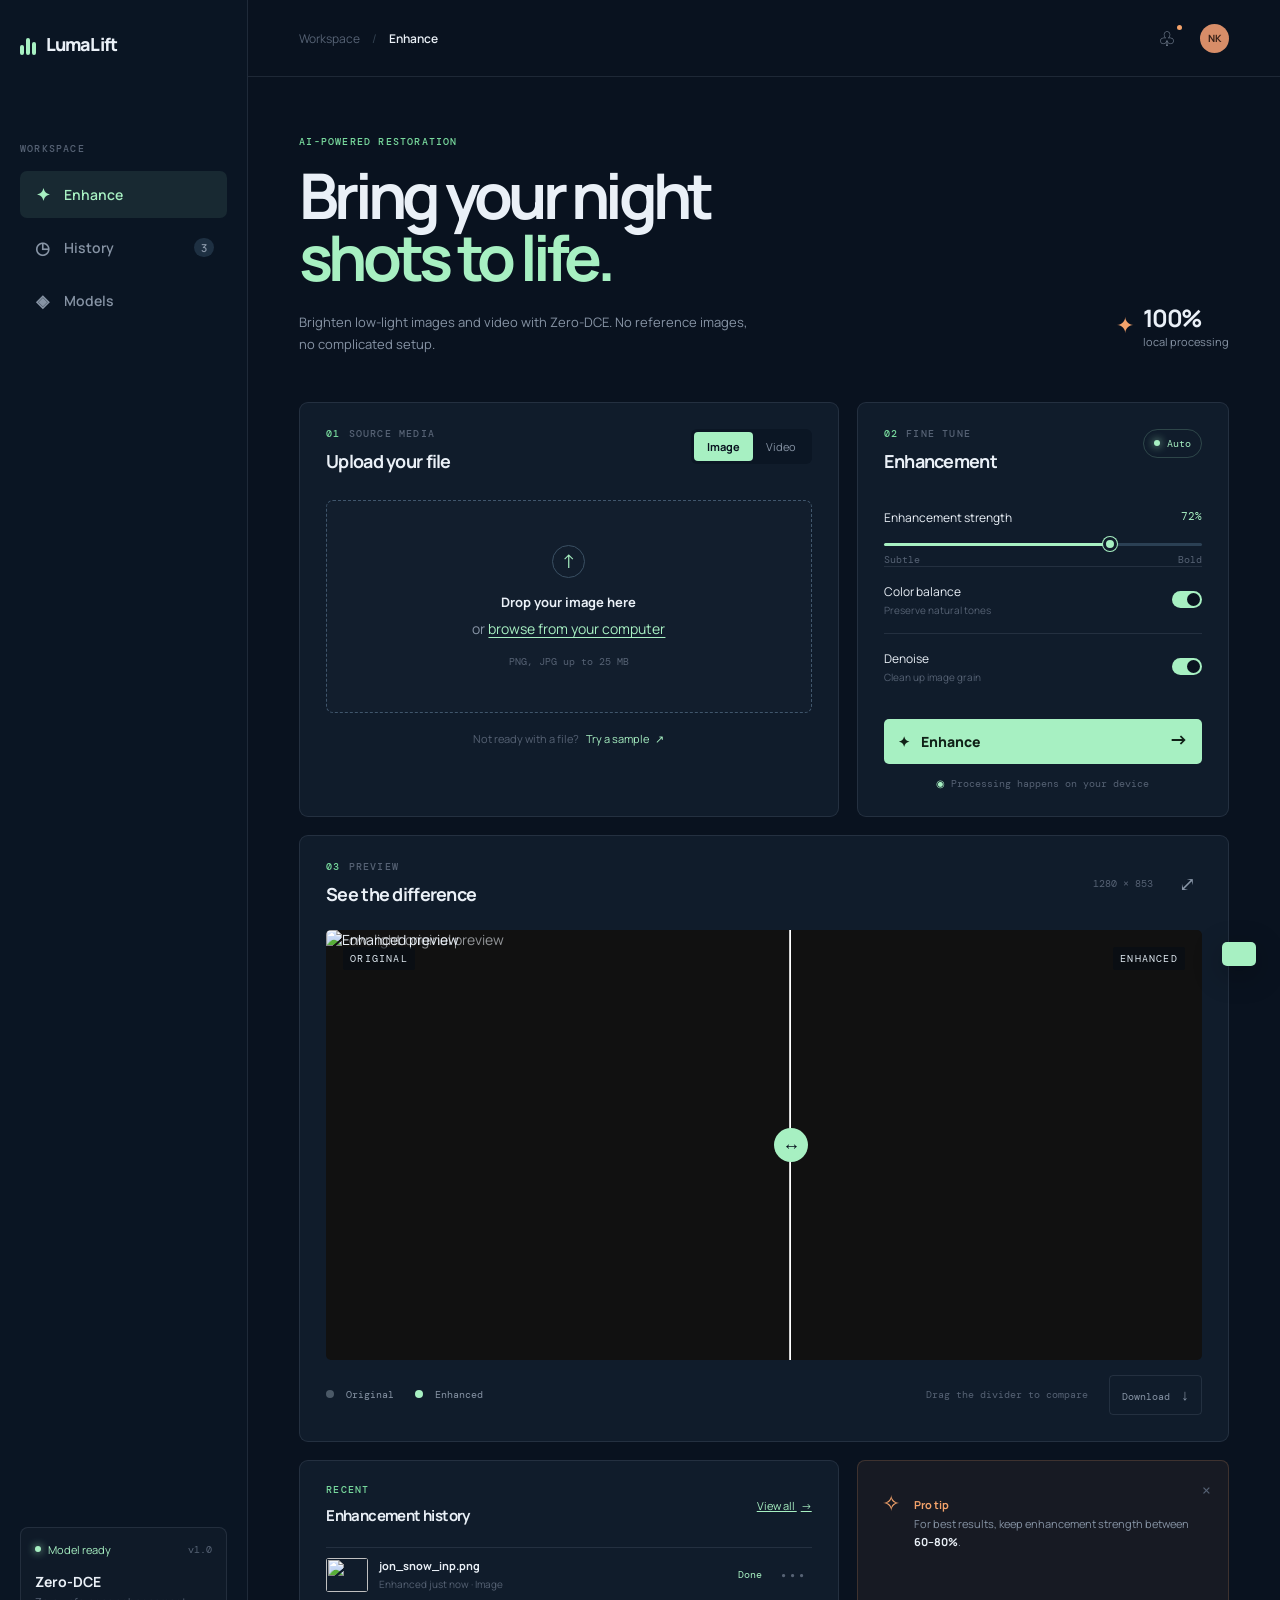
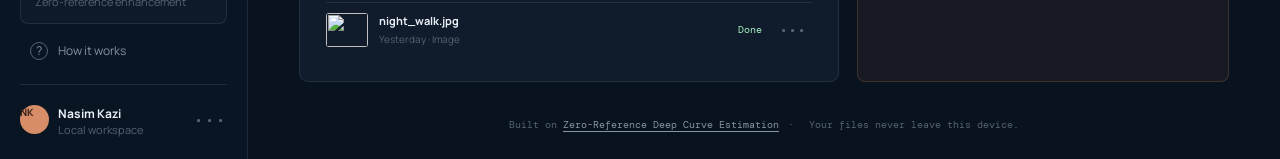
==== frontend/index.html @ 50ae7a90 "Added Frontend" ====
<!doctype html>
<html lang="en">
  <head>
    <meta charset="UTF-8" />
    <meta name="viewport" content="width=device-width, initial-scale=1.0" />
    <meta name="theme-color" content="#09121f" />
    <title>LumaLift — Low-light enhancement</title>
    <link rel="preconnect" href="https://fonts.googleapis.com" />
    <link rel="preconnect" href="https://fonts.gstatic.com" crossorigin />
    <link href="https://fonts.googleapis.com/css2?family=DM+Mono:wght@400;500&family=Manrope:wght@400;500;600;700;800&display=swap" rel="stylesheet" />
    <link rel="stylesheet" href="styles.css" />
  </head>
  <body>
    <div class="app-shell">
      <aside class="sidebar">
        <a class="brand" href="#" aria-label="LumaLift home">
          <span class="brand-mark"><span></span><span></span><span></span></span>
          <span>LumaLift</span>
        </a>

        <div class="sidebar-group">
          <p class="eyebrow">Workspace</p>
          <nav class="nav-list" aria-label="Main navigation">
            <a class="nav-item active" href="#workspace"><span class="nav-icon">✦</span> Enhance</a>
            <a class="nav-item" href="#history"><span class="nav-icon">◷</span> History <span class="nav-count">3</span></a>
            <a class="nav-item" href="#models"><span class="nav-icon">◈</span> Models</a>
          </nav>
        </div>

        <div class="sidebar-bottom">
          <div class="model-card">
            <div class="model-card-top"><span class="status-dot"></span><span>Model ready</span><span class="model-version">v1.0</span></div>
            <p>Zero-DCE</p>
            <small>Zero-reference enhancement</small>
          </div>
          <a class="help-link" href="#about"><span>?</span> How it works</a>
          <div class="profile"><div class="avatar">NK</div><div><strong>Nasim Kazi</strong><small>Local workspace</small></div><span class="more">•••</span></div>
        </div>
      </aside>

      <main class="main-content" id="workspace">
        <header class="topbar">
          <div class="mobile-brand"><span class="brand-mark"><span></span><span></span><span></span></span> LumaLift</div>
          <div class="breadcrumb"><span>Workspace</span><b>/</b><strong>Enhance</strong></div>
          <div class="topbar-actions"><button class="icon-button" aria-label="Notifications">♧<i></i></button><button class="avatar small">NK</button></div>
        </header>

        <div class="content-wrap">
          <section class="intro">
            <div>
              <p class="kicker">AI-powered restoration</p>
              <h1>Bring your night<br /><em>shots to life.</em></h1>
              <p class="intro-copy">Brighten low-light images and video with Zero-DCE. No reference images, no complicated setup.</p>
            </div>
            <div class="intro-stat"><span class="sparkle">✦</span><strong>100%</strong><span>local processing</span></div>
          </section>

          <section class="workspace-grid">
            <div class="panel upload-panel">
              <div class="panel-header">
                <div><div class="section-label">01 <span>Source media</span></div><h2>Upload your file</h2></div>
                <div class="media-tabs" role="tablist"><button class="media-tab active" data-type="image" role="tab">Image</button><button class="media-tab" data-type="video" role="tab">Video</button></div>
              </div>
              <label class="dropzone" id="dropzone" for="file-input">
                <input id="file-input" type="file" accept="image/*" />
                <div class="upload-icon">↑</div>
                <strong>Drop your <span id="file-kind">image</span> here</strong>
                <span>or <u>browse from your computer</u></span>
                <small id="file-hint">PNG, JPG up to 25 MB</small>
              </label>
              <div class="sample-row"><span>Not ready with a file?</span><button id="sample-button">Try a sample <span>↗</span></button></div>
            </div>

            <div class="panel settings-panel">
              <div class="panel-header">
                <div><div class="section-label">02 <span>Fine tune</span></div><h2>Enhancement</h2></div>
                <span class="auto-pill"><span class="status-dot"></span> Auto</span>
              </div>
              <div class="control">
                <div class="control-label"><span>Enhancement strength</span><b id="strength-value">72%</b></div>
                <input id="strength" type="range" min="0" max="100" value="72" />
                <div class="range-labels"><span>Subtle</span><span>Bold</span></div>
              </div>
              <div class="control-row"><div><span class="control-title">Color balance</span><small>Preserve natural tones</small></div><button class="toggle on" id="color-toggle" aria-label="Toggle color balance"><span></span></button></div>
              <div class="control-row"><div><span class="control-title">Denoise</span><small>Clean up image grain</small></div><button class="toggle on" id="denoise-toggle" aria-label="Toggle denoise"><span></span></button></div>
              <button class="enhance-button" id="enhance-button"><span class="button-icon">✦</span> Enhance <span class="button-arrow">→</span></button>
              <p class="processing-note"><span>◉</span> Processing happens on your device</p>
            </div>
          </section>

          <section class="panel preview-panel">
            <div class="panel-header preview-header">
              <div><div class="section-label">03 <span>Preview</span></div><h2>See the difference</h2></div>
              <div class="preview-actions"><span class="resolution">1280 × 853</span><button class="icon-button" aria-label="Expand preview">⤢</button></div>
            </div>
            <div class="comparison" id="comparison">
              <img class="preview-image original-image" id="original-image" src="Zero-DCE/samples/dragon_inp.jpg" alt="Low-light original preview" />
              <div class="enhanced-layer" id="enhanced-layer"><img class="preview-image" src="Zero-DCE/samples/dragon_out.png" alt="Enhanced preview" /></div>
              <div class="comparison-handle" id="comparison-handle"><span>↔</span></div>
              <div class="compare-label before">ORIGINAL</div><div class="compare-label after">ENHANCED</div>
              <div class="preview-empty" id="preview-empty"><span>✦</span><p>Your enhanced preview will appear here</p></div>
            </div>
            <div class="preview-footer"><span><i class="legend original"></i> Original</span><span><i class="legend enhanced"></i> Enhanced</span><span class="drag-hint">Drag the divider to compare</span><button class="download-button" id="download-button" disabled>Download <span>↓</span></button></div>
          </section>

          <section class="bottom-row" id="history">
            <div class="panel recent-panel"><div class="panel-header compact"><div><div class="section-label">Recent</div><h2>Enhancement history</h2></div><a href="#">View all <span>→</span></a></div><div class="history-list"><div class="history-item"><img src="Zero-DCE/samples/jon_snow_inp.png" alt="" /><div><strong>jon_snow_inp.png</strong><small>Enhanced just now · Image</small></div><span class="history-status">Done</span><button>•••</button></div><div class="history-item"><img src="Zero-DCE/samples/man_inp.jpg" alt="" /><div><strong>night_walk.jpg</strong><small>Yesterday · Image</small></div><span class="history-status">Done</span><button>•••</button></div></div></div>
            <div class="tip-card"><span class="tip-icon">✧</span><p><strong>Pro tip</strong><br />For best results, keep enhancement strength between <b>60–80%</b>.</p><span class="tip-close">×</span></div>
          </section>
          <footer>Built on <a href="https://arxiv.org/abs/2001.06826">Zero-Reference Deep Curve Estimation</a><span>·</span> Your files never leave this device.</footer>
        </div>
      </main>
    </div>
    <div class="toast" id="toast" role="status"></div>
    <script src="script.js"></script>
  </body>
</html>
---- frontend/styles.css ----
:root{--ink:#eaf0f7;--muted:#8794a5;--dim:#566274;--navy:#09121f;--panel:#101c2b;--panel-light:#142336;--line:rgba(167,186,210,.13);--mint:#a7f0c2;--mint-dark:#78d99d;--orange:#f4a36b}*{box-sizing:border-box}html{scroll-behavior:smooth}body{margin:0;background:var(--navy);color:var(--ink);font-family:Manrope, sans-serif;font-size:14px}button,input{font:inherit}button{cursor:pointer}.app-shell{display:flex;min-height:100vh}.sidebar{width:248px;border-right:1px solid var(--line);padding:32px 20px 22px;display:flex;flex-direction:column;background:#0a1523;flex-shrink:0}.brand,.mobile-brand{color:var(--ink);text-decoration:none;font-size:18px;font-weight:800;letter-spacing:-.05em;display:flex;gap:10px;align-items:center}.brand-mark{display:inline-flex;gap:2px;height:22px;align-items:end}.brand-mark span{width:4px;border-radius:3px;background:var(--mint);display:block}.brand-mark span:nth-child(1){height:10px}.brand-mark span:nth-child(2){height:17px}.brand-mark span:nth-child(3){height:13px}.sidebar-group{margin-top:78px}.eyebrow,.kicker,.section-label{font:500 10px/1 DM Mono,monospace;color:var(--dim);text-transform:uppercase;letter-spacing:.12em}.nav-list{margin-top:17px;display:grid;gap:6px}.nav-item{display:flex;align-items:center;gap:12px;padding:12px 13px;border-radius:7px;color:var(--muted);text-decoration:none;font-weight:600}.nav-item.active,.nav-item:hover{background:rgba(167,240,194,.09);color:var(--mint)}.nav-icon{font-size:17px;width:19px;text-align:center}.nav-count{margin-left:auto;background:#1e3042;padding:2px 7px;border-radius:10px;font-size:11px;color:var(--muted)}.sidebar-bottom{margin-top:auto}.model-card{border:1px solid var(--line);background:rgba(255,255,255,.025);border-radius:8px;padding:14px;margin-bottom:18px}.model-card-top{display:flex;align-items:center;gap:7px;color:var(--mint);font-size:11px}.status-dot{width:6px;height:6px;background:var(--mint);border-radius:50%;display:inline-block;box-shadow:0 0 9px var(--mint)}.model-version{color:var(--dim);margin-left:auto;font:10px DM Mono}.model-card p{margin:15px 0 3px;font-weight:700}.model-card small,.profile small{display:block;color:var(--dim);font-size:11px}.help-link{color:var(--muted);text-decoration:none;display:flex;gap:10px;align-items:center;margin:0 10px 24px;font-size:12px}.help-link span{border:1px solid var(--dim);border-radius:50%;width:18px;height:18px;text-align:center;line-height:16px}.profile{border-top:1px solid var(--line);padding-top:18px;display:flex;align-items:center;gap:9px}.avatar{width:29px;height:29px;border-radius:50%;background:#d78d68;color:#351f17;border:0;font:700 10px Manrope}.profile strong{font-size:12px}.more{margin-left:auto;color:var(--dim);letter-spacing:2px}.main-content{flex:1;min-width:0}.topbar{height:77px;border-bottom:1px solid var(--line);display:flex;align-items:center;justify-content:space-between;padding:0 clamp(24px,4vw,60px)}.breadcrumb{display:flex;gap:12px;color:var(--dim);font-size:12px}.breadcrumb b{font-weight:400;color:#344352}.breadcrumb strong{color:var(--ink);font-weight:600}.topbar-actions{display:flex;align-items:center;gap:18px}.icon-button{position:relative;background:none;color:var(--muted);border:0;font-size:20px}.icon-button i{position:absolute;width:5px;height:5px;background:var(--orange);border-radius:50%;top:1px;right:0}.mobile-brand{display:none}.content-wrap{max-width:1240px;margin:0 auto;padding:60px clamp(24px,4vw,60px) 28px}.intro{display:flex;justify-content:space-between;align-items:end;margin-bottom:47px}.kicker{color:var(--mint-dark);margin:0 0 17px}.intro h1{font-size:clamp(38px,5vw,63px);letter-spacing:-.075em;line-height:.99;margin:0;font-weight:700}.intro h1 em{font-style:normal;color:var(--mint)}.intro-copy{color:var(--muted);line-height:1.7;max-width:460px;margin:22px 0 0;font-size:13px}.intro-stat{display:grid;grid-template-columns:auto auto;column-gap:9px;align-items:center;color:var(--muted);font-size:11px;padding-bottom:6px}.intro-stat .sparkle{grid-row:span 2;color:var(--orange);font-size:22px}.intro-stat strong{font-size:24px;color:var(--ink);letter-spacing:-.06em}.workspace-grid{display:grid;grid-template-columns:1.45fr 1fr;gap:18px}.panel{background:var(--panel);border:1px solid var(--line);border-radius:9px}.upload-panel,.settings-panel{padding:26px}.panel-header{display:flex;justify-content:space-between;align-items:start}.section-label{color:var(--mint-dark);display:flex;gap:8px}.section-label span{color:var(--dim)}h2{font-size:18px;letter-spacing:-.04em;margin:10px 0 0}.media-tabs{display:flex;background:#0b1624;border-radius:6px;padding:3px}.media-tab{border:0;background:none;color:var(--muted);font-size:11px;padding:7px 13px;border-radius:4px}.media-tab.active{color:var(--navy);background:var(--mint);font-weight:700}.dropzone{border:1px dashed #40566c;min-height:213px;border-radius:7px;margin:27px 0 18px;display:flex;flex-direction:column;align-items:center;justify-content:center;gap:8px;color:var(--muted);transition:.2s;background:rgba(255,255,255,.012)}.dropzone.dragover,.dropzone:hover{border-color:var(--mint);background:rgba(167,240,194,.04)}.dropzone input{display:none}.dropzone strong{color:var(--ink);font-size:13px}.dropzone u{color:var(--mint);text-underline-offset:3px}.dropzone small{font:10px DM Mono;color:var(--dim);margin-top:9px}.upload-icon{width:33px;height:33px;display:grid;place-items:center;border:1px solid #3a5063;color:var(--mint);border-radius:50%;font-size:19px;margin-bottom:7px}.sample-row{color:var(--dim);font-size:11px;display:flex;justify-content:center;gap:7px}.sample-row button,.compact a{border:0;background:none;color:var(--mint);padding:0;font-size:11px}.sample-row button span,.compact a span{margin-left:4px}.auto-pill{color:var(--mint);font:10px DM Mono;display:flex;gap:7px;align-items:center;border:1px solid rgba(167,240,194,.2);border-radius:20px;padding:7px 10px}.control{margin-top:36px}.control-label{display:flex;justify-content:space-between;font-size:12px}.control-label b{font:11px DM Mono;color:var(--mint)}input[type=range]{appearance:none;width:100%;height:3px;background:linear-gradient(90deg,var(--mint) 72%,#2b4054 72%);margin:17px 0 7px;border-radius:3px}input[type=range]::-webkit-slider-thumb{appearance:none;width:14px;height:14px;border-radius:50%;background:var(--mint);border:3px solid var(--panel);box-shadow:0 0 0 1px var(--mint);cursor:pointer}.range-labels{display:flex;justify-content:space-between;color:var(--dim);font:10px DM Mono}.control-row{display:flex;align-items:center;justify-content:space-between;border-top:1px solid var(--line);padding:16px 0}.control-row:first-of-type{margin-top:27px}.control-title{font-size:12px;display:block}.control-row small{color:var(--dim);font-size:10px;display:block;margin-top:3px}.toggle{width:30px;height:17px;padding:2px;border:0;background:#2b4054;border-radius:20px}.toggle span{display:block;background:#7e8b98;width:13px;height:13px;border-radius:50%;transition:.2s}.toggle.on{background:var(--mint)}.toggle.on span{background:var(--navy);margin-left:13px}.enhance-button{width:100%;border:0;border-radius:5px;background:var(--mint);color:#102117;padding:13px 14px;font-weight:800;margin-top:19px;text-align:left}.button-icon{margin-right:8px}.button-arrow{float:right;font-size:19px;line-height:14px}.processing-note{text-align:center;color:var(--dim);font:10px DM Mono;margin:13px 0 0}.processing-note span{color:var(--mint)}.preview-panel{margin-top:18px;padding:26px}.preview-header{align-items:center}.preview-actions{display:flex;gap:20px;align-items:center}.resolution{color:var(--dim);font:10px DM Mono}.comparison{position:relative;height:430px;border-radius:5px;overflow:hidden;background:#111;margin-top:24px}.preview-image{position:absolute;width:100%;height:100%;object-fit:cover;display:block}.original-image{filter:brightness(.62) saturate(.75)}.enhanced-layer{position:absolute;top:0;bottom:0;left:0;width:53%;overflow:hidden;border-right:1px solid rgba(255,255,255,.8)}.enhanced-layer .preview-image{width:calc(100% / .53);max-width:none}.comparison-handle{position:absolute;top:0;bottom:0;left:53%;width:0;border-left:1px solid white;z-index:2}.comparison-handle span{position:absolute;top:50%;left:-17px;transform:translateY(-50%);background:var(--mint);color:var(--navy);width:34px;height:34px;border-radius:50%;display:grid;place-items:center;font-size:18px}.compare-label{position:absolute;top:17px;color:#dce6ee;font:10px DM Mono;letter-spacing:.12em;background:rgba(5,12,20,.55);padding:5px 7px;border-radius:2px}.before{left:17px}.after{right:17px}.preview-empty{display:none}.preview-footer{display:flex;gap:21px;align-items:center;margin-top:15px;color:var(--muted);font:10px DM Mono}.legend{display:inline-block;width:8px;height:8px;margin-right:6px;background:#4b5967;border-radius:50%}.legend.enhanced{background:var(--mint)}.drag-hint{margin-left:auto;color:var(--dim)}.download-button{border:1px solid var(--line);border-radius:4px;padding:9px 12px;background:transparent;color:var(--muted);font:10px DM Mono}.download-button:not(:disabled){color:var(--mint);border-color:rgba(167,240,194,.35)}.download-button span{font-size:15px;margin-left:5px}.bottom-row{display:grid;grid-template-columns:1.45fr 1fr;gap:18px;margin-top:18px}.recent-panel{padding:24px 26px}.compact{align-items:center}.compact h2{font-size:15px}.history-list{margin-top:21px}.history-item{display:flex;align-items:center;gap:11px;padding:10px 0;border-top:1px solid var(--line)}.history-item img{width:42px;height:34px;object-fit:cover;border-radius:3px}.history-item strong,.history-item small{display:block}.history-item strong{font-size:11px}.history-item small{font-size:10px;color:var(--dim);margin-top:4px}.history-status{margin-left:auto;color:var(--mint);font:10px DM Mono}.history-item button{color:var(--dim);background:none;border:0}.tip-card{border-radius:8px;border:1px solid rgba(244,163,107,.18);background:rgba(244,163,107,.06);padding:24px;display:flex;gap:14px;position:relative;align-items:start;color:var(--muted);font-size:11px;line-height:1.7}.tip-card strong{color:var(--orange);font-size:11px}.tip-card b{color:var(--ink)}.tip-icon{color:var(--orange);font-size:22px}.tip-close{position:absolute;right:17px;top:14px;color:var(--dim);font-size:18px}footer{text-align:center;color:var(--dim);font:10px DM Mono;margin:36px 0 0}footer a{color:var(--muted);text-underline-offset:3px}footer span{margin:0 9px}.toast{position:fixed;bottom:24px;right:24px;background:var(--mint);color:#122218;padding:12px 17px;border-radius:5px;font-size:12px;font-weight:700;transform:translateY(90px);transition:.3s;box-shadow:0 8px 30px rgba(0,0,0,.3)}.toast.show{transform:translateY(0)}@media(max-width:850px){.sidebar{width:195px}.content-wrap{padding-top:40px}.intro h1{font-size:45px}.workspace-grid,.bottom-row{grid-template-columns:1fr}.intro-stat{display:none}}@media(max-width:600px){.sidebar{display:none}.mobile-brand{display:flex}.topbar{height:62px;padding:0 20px}.breadcrumb{display:none}.content-wrap{padding:34px 16px 24px}.intro{margin-bottom:32px}.intro h1{font-size:42px}.intro-copy{font-size:12px}.upload-panel,.settings-panel,.preview-panel,.recent-panel{padding:20px}.preview-actions .resolution{display:none}.comparison{height:280px}.preview-footer{flex-wrap:wrap;gap:10px}.drag-hint{order:3;width:100%;text-align:center}.download-button{margin-left:auto}.dropzone{min-height:190px}}
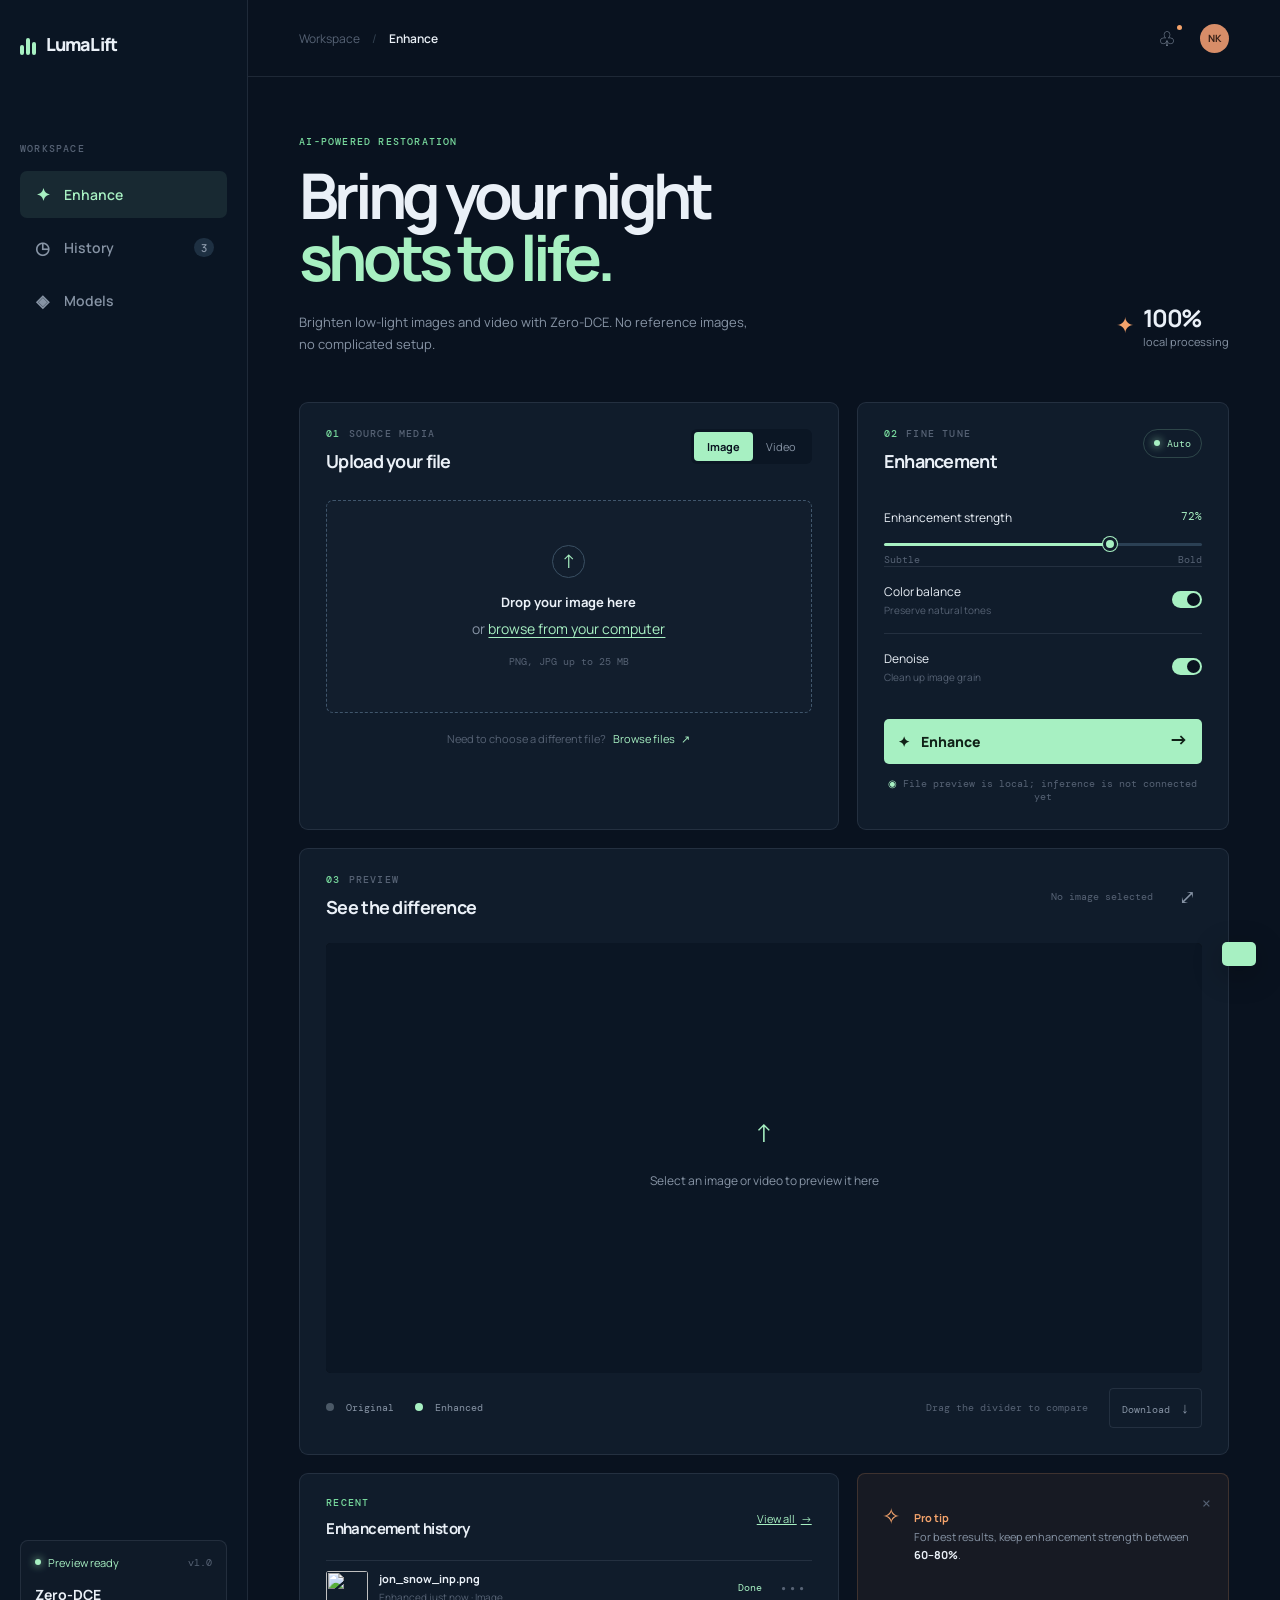
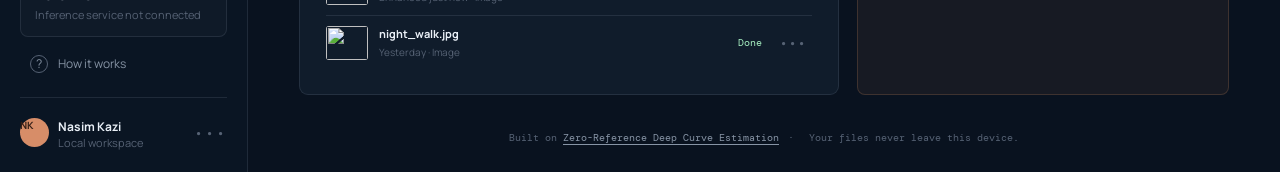
==== commit 5df42cf1: "Fix user image preview handling Co-authored-by: Copilot App <223556219+Copilot@users.noreply.github." ====
--- a/frontend/index.html
+++ b/frontend/index.html
@@ -9,6 +9,7 @@
     <link rel="preconnect" href="https://fonts.gstatic.com" crossorigin />
     <link href="https://fonts.googleapis.com/css2?family=DM+Mono:wght@400;500&family=Manrope:wght@400;500;600;700;800&display=swap" rel="stylesheet" />
     <link rel="stylesheet" href="styles.css" />
+    <link rel="stylesheet" href="upload-preview.css?v=20260927" />
   </head>
   <body>
     <div class="app-shell">
@@ -29,9 +30,9 @@
 
         <div class="sidebar-bottom">
           <div class="model-card">
-            <div class="model-card-top"><span class="status-dot"></span><span>Model ready</span><span class="model-version">v1.0</span></div>
+            <div class="model-card-top"><span class="status-dot"></span><span>Preview ready</span><span class="model-version">v1.0</span></div>
             <p>Zero-DCE</p>
-            <small>Zero-reference enhancement</small>
+            <small>Inference service not connected</small>
           </div>
           <a class="help-link" href="#about"><span>?</span> How it works</a>
           <div class="profile"><div class="avatar">NK</div><div><strong>Nasim Kazi</strong><small>Local workspace</small></div><span class="more">•••</span></div>
@@ -64,11 +65,11 @@
               <label class="dropzone" id="dropzone" for="file-input">
                 <input id="file-input" type="file" accept="image/*" />
                 <div class="upload-icon">↑</div>
-                <strong>Drop your <span id="file-kind">image</span> here</strong>
+                <strong id="file-title">Drop your image here</strong>
                 <span>or <u>browse from your computer</u></span>
                 <small id="file-hint">PNG, JPG up to 25 MB</small>
               </label>
-              <div class="sample-row"><span>Not ready with a file?</span><button id="sample-button">Try a sample <span>↗</span></button></div>
+              <div class="sample-row"><span>Need to choose a different file?</span><button id="sample-button">Browse files <span>↗</span></button></div>
             </div>
 
             <div class="panel settings-panel">
@@ -84,21 +85,22 @@
               <div class="control-row"><div><span class="control-title">Color balance</span><small>Preserve natural tones</small></div><button class="toggle on" id="color-toggle" aria-label="Toggle color balance"><span></span></button></div>
               <div class="control-row"><div><span class="control-title">Denoise</span><small>Clean up image grain</small></div><button class="toggle on" id="denoise-toggle" aria-label="Toggle denoise"><span></span></button></div>
               <button class="enhance-button" id="enhance-button"><span class="button-icon">✦</span> Enhance <span class="button-arrow">→</span></button>
-              <p class="processing-note"><span>◉</span> Processing happens on your device</p>
+              <p class="processing-note"><span>◉</span> File preview is local; inference is not connected yet</p>
             </div>
           </section>
 
           <section class="panel preview-panel">
             <div class="panel-header preview-header">
               <div><div class="section-label">03 <span>Preview</span></div><h2>See the difference</h2></div>
-              <div class="preview-actions"><span class="resolution">1280 × 853</span><button class="icon-button" aria-label="Expand preview">⤢</button></div>
+              <div class="preview-actions"><span class="resolution" id="resolution">No image selected</span><button class="icon-button" aria-label="Expand preview">⤢</button></div>
             </div>
             <div class="comparison" id="comparison">
-              <img class="preview-image original-image" id="original-image" src="Zero-DCE/samples/dragon_inp.jpg" alt="Low-light original preview" />
-              <div class="enhanced-layer" id="enhanced-layer"><img class="preview-image" src="Zero-DCE/samples/dragon_out.png" alt="Enhanced preview" /></div>
+              <img class="preview-image original-image" id="original-image" alt="Selected original preview" hidden />
+              <video class="preview-video" id="original-video" controls hidden></video>
+              <div class="enhanced-layer" id="enhanced-layer"><div class="enhanced-empty">Enhanced output will appear here</div></div>
               <div class="comparison-handle" id="comparison-handle"><span>↔</span></div>
-              <div class="compare-label before">ORIGINAL</div><div class="compare-label after">ENHANCED</div>
-              <div class="preview-empty" id="preview-empty"><span>✦</span><p>Your enhanced preview will appear here</p></div>
+              <div class="compare-label before" id="original-label" hidden>ORIGINAL</div><div class="compare-label after" hidden>ENHANCED</div>
+              <div class="preview-empty" id="preview-empty"><span>↑</span><p>Select an image or video to preview it here</p></div>
             </div>
             <div class="preview-footer"><span><i class="legend original"></i> Original</span><span><i class="legend enhanced"></i> Enhanced</span><span class="drag-hint">Drag the divider to compare</span><button class="download-button" id="download-button" disabled>Download <span>↓</span></button></div>
           </section>
@@ -112,6 +114,6 @@
       </main>
     </div>
     <div class="toast" id="toast" role="status"></div>
-    <script src="script.js"></script>
+    <script src="script.js?v=20260927"></script>
   </body>
 </html>
--- a/frontend/upload-preview.css
+++ b/frontend/upload-preview.css
@@ -0,0 +1,81 @@
+.dropzone {
+  position: relative;
+}
+
+.dropzone input {
+  display: block;
+  position: absolute;
+  inset: 0;
+  width: 100%;
+  height: 100%;
+  opacity: 0;
+  cursor: pointer;
+  z-index: 1;
+}
+
+.dropzone:focus-within {
+  outline: 2px solid var(--mint);
+  outline-offset: 3px;
+}
+
+[hidden] {
+  display: none !important;
+}
+
+.comparison:not(.has-media) .comparison-handle,
+.comparison:not(.has-media) .compare-label {
+  display: none;
+}
+
+.preview-image,
+.preview-video {
+  position: absolute;
+  inset: 0;
+  width: 100%;
+  height: 100%;
+  object-fit: contain;
+  background: #0b1624;
+}
+
+.original-image {
+  filter: none;
+}
+
+.enhanced-layer {
+  width: var(--split, 53%);
+  background: rgba(9, 18, 31, 0.94);
+}
+
+.comparison-handle {
+  left: var(--split, 53%);
+}
+
+.enhanced-empty,
+.preview-empty:not([hidden]) {
+  position: absolute;
+  inset: 0;
+  display: flex;
+  align-items: center;
+  justify-content: center;
+  flex-direction: column;
+  gap: 10px;
+  color: var(--muted);
+  text-align: center;
+  font-size: 12px;
+  padding: 20px;
+}
+
+.preview-empty {
+  z-index: 3;
+  background: #0b1624;
+}
+
+.preview-empty span {
+  color: var(--mint);
+  font-size: 25px;
+}
+
+.enhanced-empty {
+  font-size: 11px;
+  line-height: 1.5;
+}
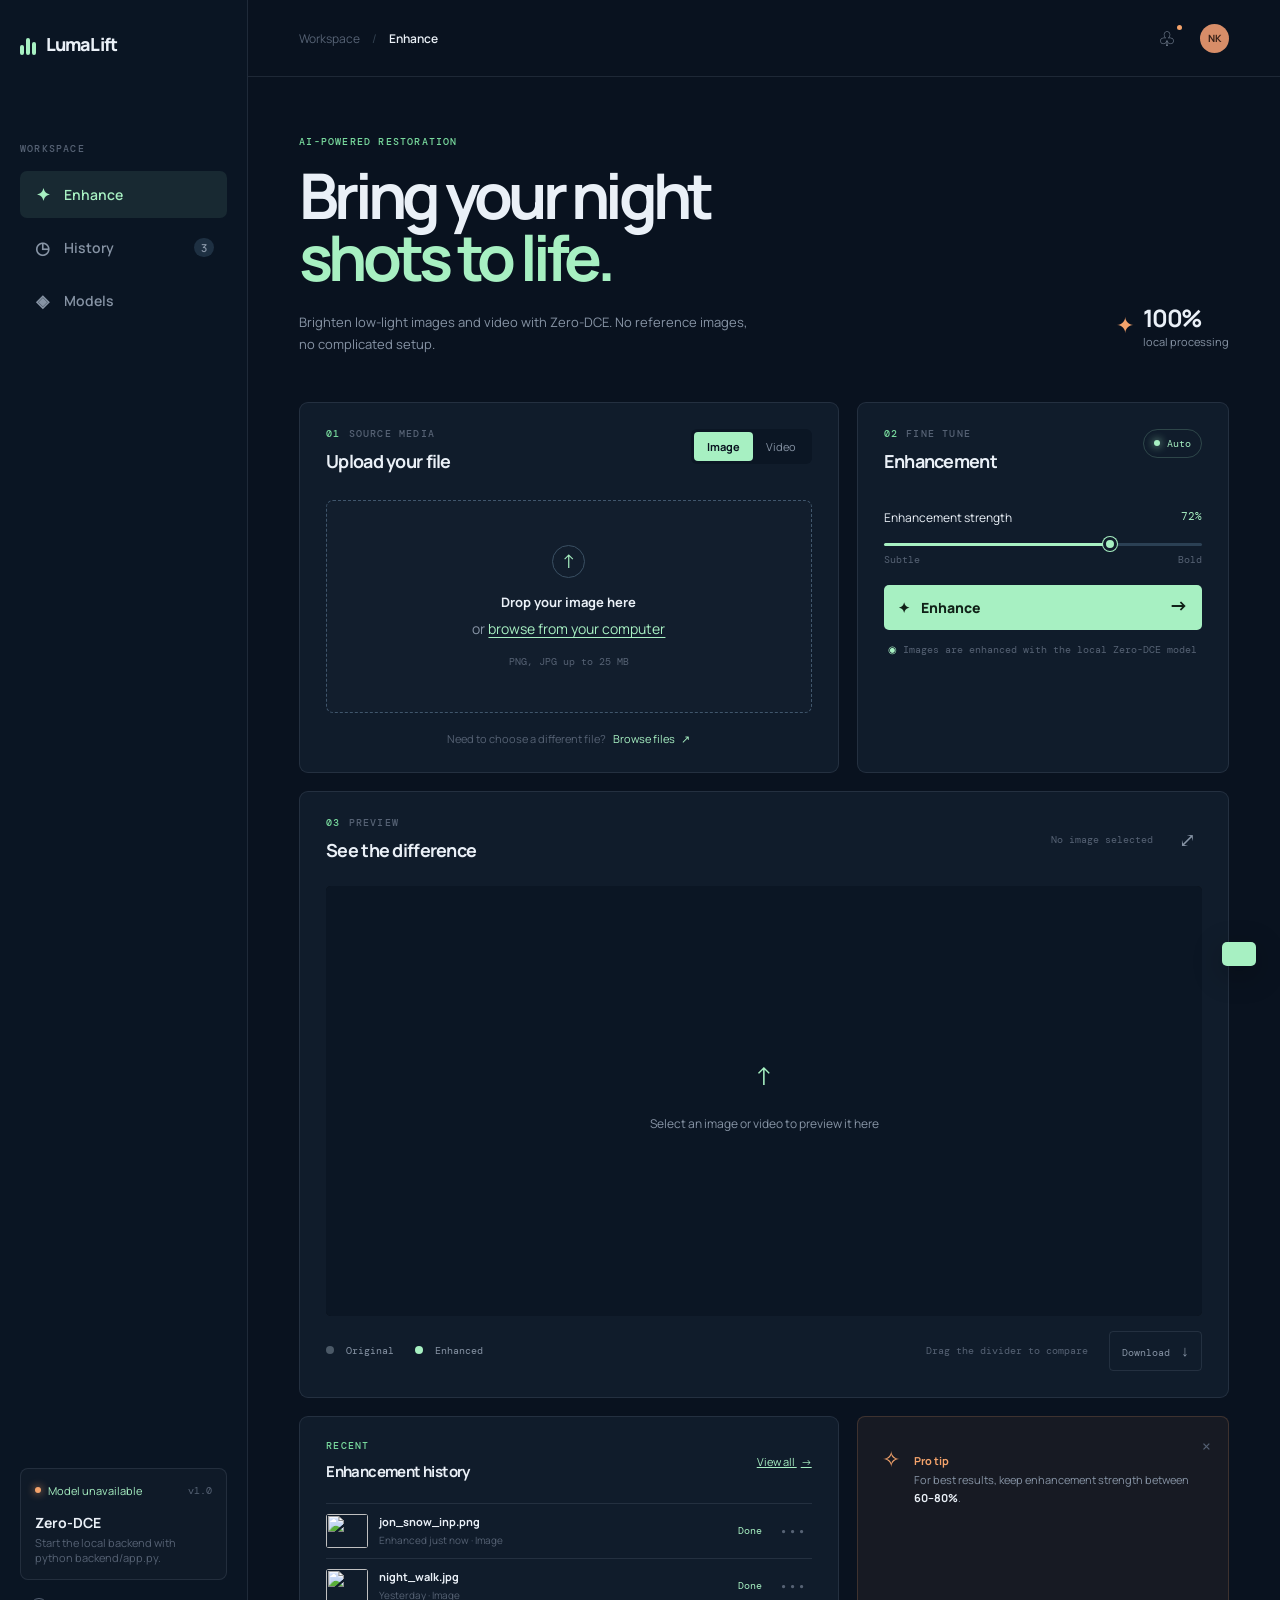
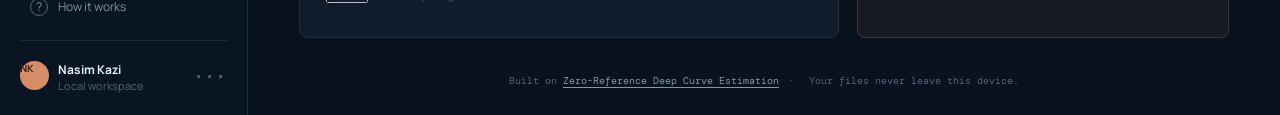
==== commit 61261ac4: "Connect frontend to Zero-DCE inference Co-authored-by: Copilot App <223556219+Copilot@users.noreply." ====
--- a/frontend/index.html
+++ b/frontend/index.html
@@ -30,9 +30,9 @@
 
         <div class="sidebar-bottom">
           <div class="model-card">
-            <div class="model-card-top"><span class="status-dot"></span><span>Preview ready</span><span class="model-version">v1.0</span></div>
+            <div class="model-card-top"><span class="status-dot" id="model-status-dot"></span><span id="model-status">Checking model</span><span class="model-version">v1.0</span></div>
             <p>Zero-DCE</p>
-            <small>Inference service not connected</small>
+            <small id="model-detail">Connecting to local inference service</small>
           </div>
           <a class="help-link" href="#about"><span>?</span> How it works</a>
           <div class="profile"><div class="avatar">NK</div><div><strong>Nasim Kazi</strong><small>Local workspace</small></div><span class="more">•••</span></div>
@@ -82,10 +82,8 @@
                 <input id="strength" type="range" min="0" max="100" value="72" />
                 <div class="range-labels"><span>Subtle</span><span>Bold</span></div>
               </div>
-              <div class="control-row"><div><span class="control-title">Color balance</span><small>Preserve natural tones</small></div><button class="toggle on" id="color-toggle" aria-label="Toggle color balance"><span></span></button></div>
-              <div class="control-row"><div><span class="control-title">Denoise</span><small>Clean up image grain</small></div><button class="toggle on" id="denoise-toggle" aria-label="Toggle denoise"><span></span></button></div>
               <button class="enhance-button" id="enhance-button"><span class="button-icon">✦</span> Enhance <span class="button-arrow">→</span></button>
-              <p class="processing-note"><span>◉</span> File preview is local; inference is not connected yet</p>
+              <p class="processing-note"><span>◉</span> Images are enhanced with the local Zero-DCE model</p>
             </div>
           </section>
 
@@ -97,7 +95,10 @@
             <div class="comparison" id="comparison">
               <img class="preview-image original-image" id="original-image" alt="Selected original preview" hidden />
               <video class="preview-video" id="original-video" controls hidden></video>
-              <div class="enhanced-layer" id="enhanced-layer"><div class="enhanced-empty">Enhanced output will appear here</div></div>
+              <div class="enhanced-layer" id="enhanced-layer">
+                <div class="enhanced-empty" id="enhanced-empty">Enhanced output will appear here</div>
+                <img class="preview-image enhanced-image" id="enhanced-image" alt="Zero-DCE enhanced preview" hidden />
+              </div>
               <div class="comparison-handle" id="comparison-handle"><span>↔</span></div>
               <div class="compare-label before" id="original-label" hidden>ORIGINAL</div><div class="compare-label after" hidden>ENHANCED</div>
               <div class="preview-empty" id="preview-empty"><span>↑</span><p>Select an image or video to preview it here</p></div>
--- a/frontend/upload-preview.css
+++ b/frontend/upload-preview.css
@@ -16,6 +16,11 @@
 .dropzone:focus-within {
   outline: 2px solid var(--mint);
   outline-offset: 3px;
+}
+
+.status-dot.status-off {
+  background: #f4a36b;
+  box-shadow: 0 0 9px #f4a36b;
 }
 
 [hidden] {
@@ -44,6 +49,12 @@
 .enhanced-layer {
   width: var(--split, 53%);
   background: rgba(9, 18, 31, 0.94);
+}
+
+.enhanced-layer .enhanced-image {
+  width: var(--preview-width, 100%);
+  max-width: none;
+  object-fit: contain;
 }
 
 .comparison-handle {
